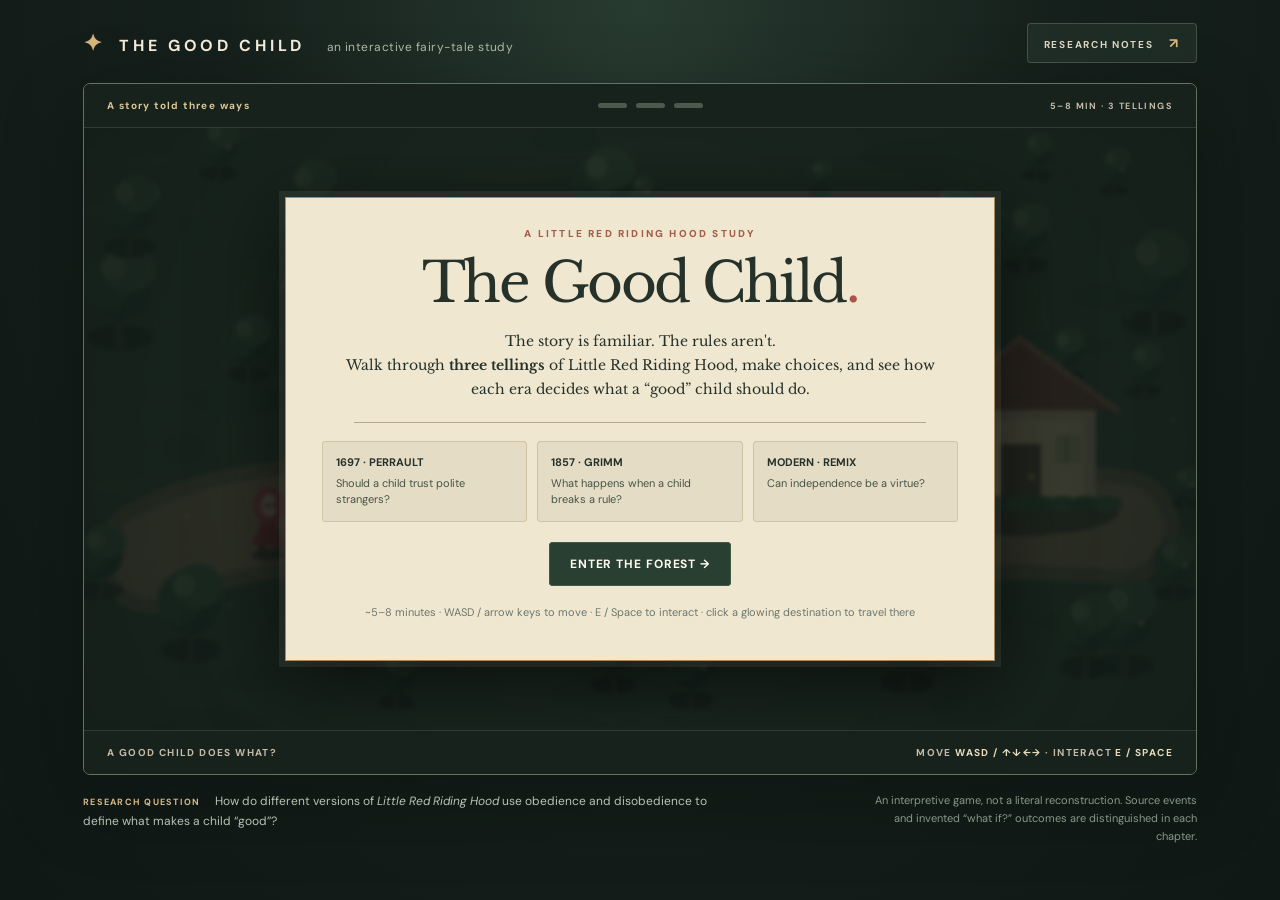
==== index.html @ 88bfcea9 "Imported the playable prototype and engineering brief" ====
<!doctype html>
<html lang="en">
<head>
  <meta charset="UTF-8" />
  <meta name="viewport" content="width=device-width,initial-scale=1,viewport-fit=cover" />
  <meta name="theme-color" content="#151d1a" />
  <title>The Good Child — A Little Red Riding Hood Game</title>
  <link rel="stylesheet" href="style.css" />
</head>
<body>
  <main class="shell">
    <header class="topbar">
      <div class="brand"><span class="brand-mark">✦</span> THE GOOD CHILD <small>an interactive fairy-tale study</small></div>
      <button id="researchBtn" type="button" class="header-button" aria-label="Read research notes">RESEARCH NOTES <span>↗</span></button>
    </header>

    <section class="game-frame" aria-label="Game window">
      <div class="game-topline">
        <div class="chapter-label" id="chapterLabel">A story told three ways</div>
        <div class="progress" id="progressDots" aria-label="Chapter progress"><span></span><span></span><span></span></div>
        <div class="hud-hint" id="hudHint">5–8 MIN · 3 TELLINGS</div>
      </div>
      <div class="canvas-wrap">
        <canvas id="game" width="960" height="520" aria-label="Illustrated forest with a small red-cloaked traveler"></canvas>
        <div id="interactPrompt" class="interact-prompt hidden" aria-live="polite">PRESS <kbd>E</kbd> TO TALK</div>
        <div id="sceneOverlay" class="overlay"></div>
      </div>
      <div class="game-bottomline"><span id="chapterFooter">A GOOD CHILD DOES WHAT?</span><span id="controlsFooter">MOVE <b>WASD / ↑↓←→</b> · INTERACT <b>E / SPACE</b></span></div>
    </section>

    <div class="below">
      <p><b>RESEARCH QUESTION</b> How do different versions of <i>Little Red Riding Hood</i> use obedience and disobedience to define what makes a child “good”?</p>
      <p class="credit">An interpretive game, not a literal reconstruction. Source events and invented “what if?” outcomes are distinguished in each chapter.</p>
    </div>
  </main>

  <dialog id="researchDialog" class="research-dialog">
    <div class="research-head"><div><small>THE STUDY BEHIND THE GAME</small><h2>Research notes</h2></div><button id="closeResearch" class="header-button" aria-label="Close notes">✕ CLOSE</button></div>
    <p>The same choices do not carry the same meaning in every telling. This game uses three <strong>interpretive lenses</strong>, each tied to specific story details.</p>
    <div class="note-card"><h3>1697 — Charles Perrault</h3><p>Red brings cakes and a pot of butter, gives away her grandmother's location, and follows the longer route, gathering nuts, chasing butterflies, and picking flowers. Her mother <em>does not</em> explicitly forbid leaving the path. The tale ends without a rescue and appends a warning about charming wolves and misplaced trust.</p><p class="mini-cite">“Little Red Riding Hood,” in <i>The Classic Fairy Tales</i>, ed. Maria Tatar (Norton, 1999), pp. 11–13.</p></div>
    <div class="note-card"><h3>1857 — Jacob & Wilhelm Grimm</h3><p>Red carries cake and wine. Her mother tells her not to leave the path, to mind her manners, and to say good morning. After the wolf distracts her with flowers and birds, a huntsman cuts both victims out of the wolf and Red helps fill its belly with stones. In a second encounter, Red and her grandmother foil another wolf with sausage water and a trough.</p><p class="mini-cite"><i>Rotkäppchen</i>, <i>Kinder- und Hausmärchen</i>, vol. 1 (1857), pp. 140–44; trans. D. L. Ashliman.</p></div>
    <div class="note-card"><h3>20th-century parodies — A new kind of Red</h3><p>James Thurber's “The Little Girl and the Wolf” (1940) and Roald Dahl's “Little Red Riding Hood and the Wolf” (1982) depict a Red who recognizes or defeats the wolf herself. This game's final chapter is an original, nonviolent <em>interpretation inspired by</em> those role reversals, not a scene copied from either text.</p><p class="mini-cite">James Thurber, <i>Fables for Our Time</i> (1940), pp. 5–6; Roald Dahl, <i>Revolting Rhymes</i> (1982).</p></div>
    <p class="note-bottom">The research argument is deliberately open to debate: is a “good” child obedient, cautious, teachable, or capable of acting independently? Your choices make that question playable.</p>
  </dialog>

  <div id="touchControls" class="touch-controls" aria-label="Touch game controls">
    <div class="dpad"><button data-dir="up" aria-label="Move up">▲</button><div><button data-dir="left" aria-label="Move left">◀</button><button data-dir="down" aria-label="Move down">▼</button><button data-dir="right" aria-label="Move right">▶</button></div></div>
    <button id="touchAction" class="touch-action">INTERACT</button>
  </div>

  <script src="game.js"></script>
</body>
</html>
---- style.css ----
@import url('https://fonts.googleapis.com/css2?family=DM+Sans:wght@400;500;600;700&family=Libre+Baskerville:ital,wght@0,400;0,700;1,400&display=swap');
:root{--deep:#131c19;--field:#23372c;--cream:#f3ebd9;--muted:#c4bba9;--red:#b14441;--gold:#d4b47c;--edge:#576253;--white:#fff9e9}
*{box-sizing:border-box}html{min-height:100%;background:var(--deep)}body{margin:0;background:radial-gradient(ellipse at top,#283b31 0,#151f1b 47%,#0f1815 100%);color:var(--cream);font-family:'DM Sans',sans-serif;min-height:100vh}button{font:inherit;cursor:pointer}button:focus-visible{outline:2px solid var(--gold);outline-offset:3px}.shell{max-width:1170px;margin:0 auto;padding:23px 28px 24px}.topbar{display:flex;justify-content:space-between;align-items:center;margin-bottom:20px}.brand{font-size:16px;letter-spacing:.23em;font-weight:700;white-space:nowrap}.brand small{letter-spacing:.04em;font-weight:400;color:#aeb8a8;margin-left:14px;font-size:12px;text-transform:none}.brand-mark{color:var(--gold);font-size:23px;margin-right:6px}.header-button{color:#ddd4bf;border:1px solid #74807072;background:#24332ab0;padding:10px 16px;font-size:10px;letter-spacing:.17em;font-weight:700;border-radius:4px}.header-button span{font-size:14px;padding-left:12px;color:var(--gold)}.header-button:hover{background:#3a4f40}.game-frame{border:1px solid #637261;box-shadow:0 25px 80px #050c084f;background:#1c2921;border-radius:7px;overflow:hidden}.game-topline,.game-bottomline{display:flex;align-items:center;justify-content:space-between;padding:15px 23px;background:#17221d;letter-spacing:.14em;font-size:10px;color:var(--muted);font-weight:700}.game-topline{border-bottom:1px solid #65715c55}.game-bottomline{border-top:1px solid #65715c55}.game-bottomline b{color:#e8dcbc}.chapter-label{color:#ddc894}.hud-hint{font-size:9px}.progress{display:flex;gap:9px}.progress span{width:29px;height:5px;border-radius:99px;background:#4b5a4d}.progress span.active{background:#dfba78}.progress span.done{background:#9a4d48}.canvas-wrap{aspect-ratio:960 / 520;position:relative;background:#283d32;overflow:hidden}canvas{display:block;width:100%;height:100%;object-fit:contain;image-rendering:pixelated}.overlay{position:absolute;inset:0;display:flex;justify-content:center;align-items:center;padding:25px;pointer-events:none}.overlay:empty{display:none}.shade{position:absolute;inset:0;background:#111a17b8;backdrop-filter:blur(2px)}.window{z-index:2;position:relative;pointer-events:auto;max-height:97%;overflow:auto;width:min(710px,100%);padding:29px 36px 30px;background:#f0e7d1;color:#263229;border:1px solid #a78a62;outline:6px solid #f0e7d112;box-shadow:0 18px 70px #0009;text-align:center}.window .eyebrow{color:#a45b48;font-size:10px;letter-spacing:.22em;text-transform:uppercase;font-weight:800;margin-bottom:12px}.window h1,.window h2{font-family:'Libre Baskerville',Georgia,serif;font-weight:400;letter-spacing:-.045em;line-height:1.15;margin:0 auto 15px}.window h1{font-size:clamp(28px,4.3vw,55px)}.window h2{font-size:clamp(24px,3vw,37px)}.window .lead{font-family:'Libre Baskerville',Georgia,serif;font-size:14px;line-height:1.7;max-width:590px;margin:0 auto 20px}.window p{font-size:13px;line-height:1.6;margin:10px auto;max-width:600px}.window .note{font-size:11px;color:#6d776c;line-height:1.5;margin-top:18px}.window .rule{height:1px;background:#baa88b;margin:18px auto;max-width:90%}.action-row{display:flex;gap:9px;flex-wrap:wrap;justify-content:center;margin-top:20px}.action-button{padding:13px 20px;min-width:160px;border:1px solid #455a47;color:#fffaef;background:#283f32;border-radius:3px;letter-spacing:.075em;font-weight:700;font-size:12px}.action-button:hover{background:#47614c}.action-button.light{background:transparent;color:#344437;border-color:#9eaa95}.action-button.light:hover{background:#e4dac4}.choice-list{display:grid;gap:10px;margin-top:23px}.choice-btn{text-align:left;background:#fff9eb;color:#24342b;border:1px solid #b9ac93;border-radius:3px;font-size:13px;line-height:1.4;padding:13px 16px}.choice-btn:hover,.choice-btn:focus-visible{border-color:#915242;background:#f8ebd6}.choice-btn span{display:inline-block;margin-right:11px;color:#a35e4b;font-size:10px;font-weight:900;letter-spacing:.1em}.stack{display:grid;grid-template-columns:repeat(3,1fr);gap:10px;margin-top:18px;text-align:left}.stack .stack-card{background:#e5dcc6;border:1px solid #d0c3a6;padding:13px;border-radius:3px}.stack b{display:block;font-size:11px;margin-bottom:6px}.stack span{font-size:11px;line-height:1.5;display:block;color:#455446}.verdict{background:#e1d6bf;border-left:3px solid #a15648;padding:12px 15px;text-align:left;margin:17px auto}.verdict b{font-size:10px;letter-spacing:.12em;color:#8e453a}.verdict p{margin:7px 0 0}.story-fact{font-size:12px;text-align:left;line-height:1.6;background:#d6d1bf66;border-top:1px solid #c8bca2;padding:13px;margin-top:14px}.story-fact b{color:#9a5244}.choice-history{display:flex;flex-wrap:wrap;gap:6px;justify-content:center;margin:10px 0}.choice-history span{font-size:10px;background:#dbd3bd;color:#566152;padding:6px 8px;border:1px solid #c4b99d}.interact-prompt{position:absolute;bottom:6%;left:50%;transform:translateX(-50%);background:#141d19e8;color:#faf0d8;border:1px solid #e3c68e;padding:11px 16px;font-size:11px;font-weight:800;letter-spacing:.1em;white-space:nowrap;pointer-events:none}.hidden{display:none!important}kbd{font:inherit;color:#f3bf79;border:1px solid #f3bf79;padding:1px 5px;border-radius:2px}.below{display:flex;justify-content:space-between;gap:25px;margin:17px 0;color:#b8c2b5;font-size:12px;line-height:1.6}.below p{margin:0;max-width:650px}.below b{font-size:9px;letter-spacing:.14em;color:#d7b886;margin-right:12px}.below .credit{max-width:330px;text-align:right;color:#89998b;font-size:11px}.research-dialog{border:1px solid #cdbb9b;max-width:680px;width:calc(100% - 30px);max-height:85vh;overflow-y:auto;background:#efe7d3;color:#2b382d;box-shadow:0 30px 100px #0009;padding:28px}.research-dialog::backdrop{background:#07140fbd}.research-head{display:flex;justify-content:space-between;gap:20px;align-items:center;border-bottom:1px solid #c6b699;padding-bottom:15px}.research-head h2{font-family:'Libre Baskerville',Georgia,serif;font-size:29px;font-weight:400;margin:3px 0}.research-head small{letter-spacing:.16em;color:#a1594f;font-size:10px}.research-dialog>p{line-height:1.6;font-size:13px}.note-card{border-bottom:1px solid #c6b699;padding:11px 0}.note-card h3{font-size:14px;color:#943f38}.note-card p{line-height:1.65;font-size:13px}.mini-cite{font-size:10px!important;color:#697767}.note-bottom{font-style:italic}.touch-controls{display:none;align-items:center;justify-content:space-between;padding:10px 25px 25px;max-width:450px;margin:auto}.dpad{text-align:center}.dpad button,.touch-action{background:#415747;color:#f6e9d3;border:1px solid #b1ad8c;border-radius:5px;min-width:55px;min-height:42px;margin:2px;touch-action:none}.touch-action{min-height:65px;min-width:105px;font-weight:800;letter-spacing:.1em}
@media(max-width:700px){.shell{padding:12px}.brand{font-size:12px;letter-spacing:.11em}.brand small{display:none}.topbar{margin-bottom:10px}.header-button{font-size:9px;padding:8px}.game-topline,.game-bottomline{padding:10px 11px;font-size:9px}.game-bottomline #controlsFooter{display:none}.hud-hint{display:none}.canvas-wrap{aspect-ratio:4/3}.window{padding:17px 15px;max-height:98%}.window h1{font-size:26px}.window h2{font-size:22px}.window .lead{font-size:11px;line-height:1.45}.window p{font-size:11px;line-height:1.4}.window .note{font-size:9px;margin-top:10px}.window .rule{margin:10px auto}.action-row{margin-top:10px}.action-button{padding:10px;font-size:10px;min-width:120px}.choice-list{margin-top:10px;gap:5px}.choice-btn{padding:9px;font-size:11px}.stack{gap:4px}.stack .stack-card{padding:7px}.stack b,.stack span{font-size:9px}.story-fact{padding:6px;font-size:10px}.verdict{padding:8px;margin:8px auto}.below{display:block}.below .credit{text-align:left;margin-top:9px}.touch-controls{display:flex}}
@media(prefers-reduced-motion:reduce){*{scroll-behavior:auto!important}}
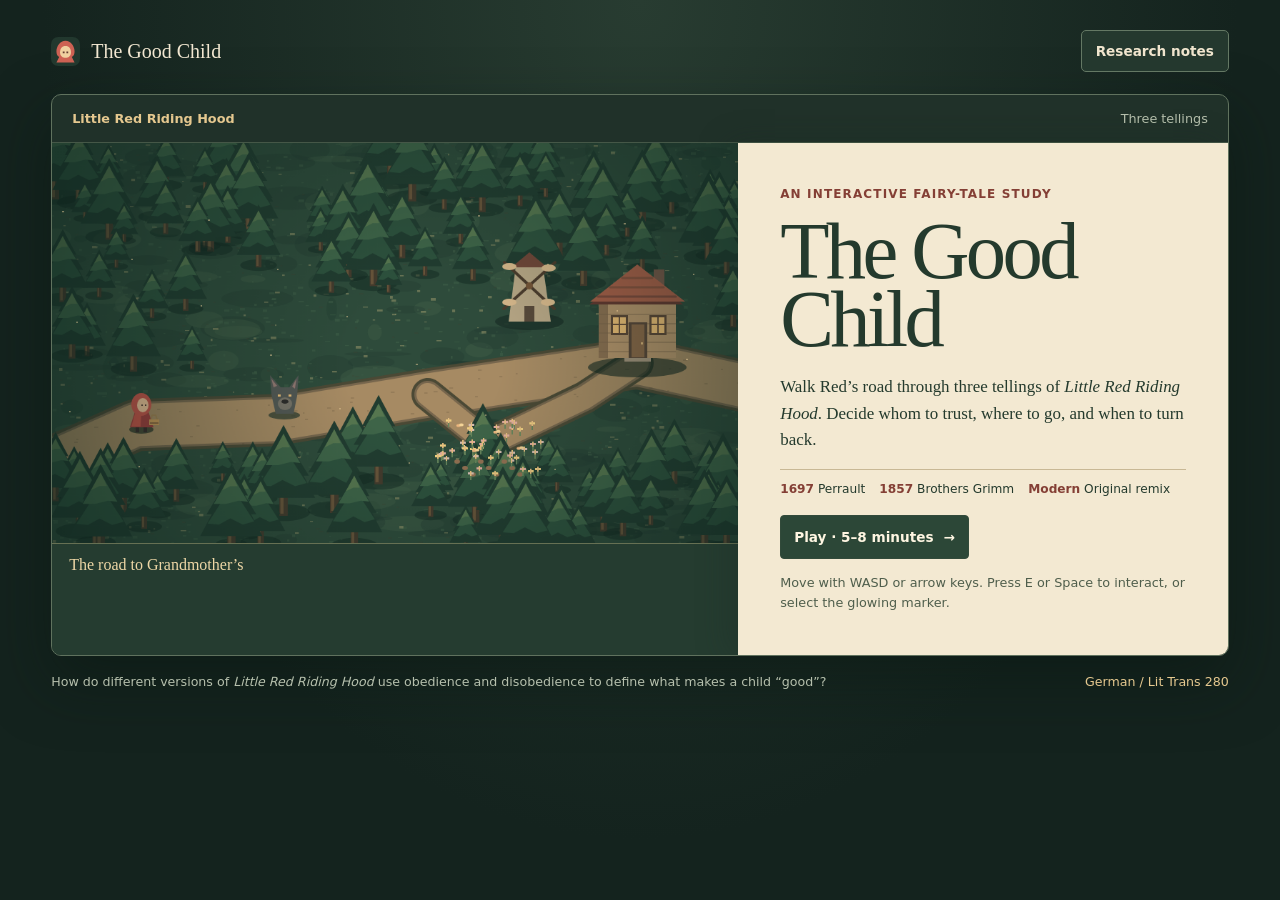
==== commit 9027e36c: "Brought branching choices to life in the forest" ====
--- a/index.html
+++ b/index.html
@@ -1,53 +1,80 @@
 <!doctype html>
 <html lang="en">
 <head>
-  <meta charset="UTF-8" />
-  <meta name="viewport" content="width=device-width,initial-scale=1,viewport-fit=cover" />
-  <meta name="theme-color" content="#151d1a" />
-  <title>The Good Child — A Little Red Riding Hood Game</title>
-  <link rel="stylesheet" href="style.css" />
+  <meta charset="utf-8">
+  <meta name="viewport" content="width=device-width, initial-scale=1">
+  <meta name="theme-color" content="#14231e">
+  <title>The Good Child</title>
+  <link rel="icon" href="hood.svg" type="image/svg+xml">
+  <link rel="stylesheet" href="style.css">
+  <script src="story.js" defer></script>
+  <script src="forest.js" defer></script>
+  <script src="game.js" defer></script>
 </head>
 <body>
   <main class="shell">
     <header class="topbar">
-      <div class="brand"><span class="brand-mark">✦</span> THE GOOD CHILD <small>an interactive fairy-tale study</small></div>
-      <button id="researchBtn" type="button" class="header-button" aria-label="Read research notes">RESEARCH NOTES <span>↗</span></button>
+      <div class="brand"><img src="hood.svg" alt="" width="29" height="29"> The Good Child</div>
+      <button id="researchButton" class="quiet-button" type="button">Research notes</button>
     </header>
 
-    <section class="game-frame" aria-label="Game window">
-      <div class="game-topline">
-        <div class="chapter-label" id="chapterLabel">A story told three ways</div>
-        <div class="progress" id="progressDots" aria-label="Chapter progress"><span></span><span></span><span></span></div>
-        <div class="hud-hint" id="hudHint">5–8 MIN · 3 TELLINGS</div>
+    <section class="book" id="book" data-mode="start" aria-label="The Good Child">
+      <div class="book-bar">
+        <p id="chapterLabel">Little Red Riding Hood</p>
+        <ol id="chapterProgress" aria-label="Chapter progress" hidden>
+          <li>Perrault</li><li>Grimm</li><li>Remix</li>
+        </ol>
+        <p id="stepLabel">Three tellings</p>
       </div>
-      <div class="canvas-wrap">
-        <canvas id="game" width="960" height="520" aria-label="Illustrated forest with a small red-cloaked traveler"></canvas>
-        <div id="interactPrompt" class="interact-prompt hidden" aria-live="polite">PRESS <kbd>E</kbd> TO TALK</div>
-        <div id="sceneOverlay" class="overlay"></div>
+      <div class="spread">
+        <div class="forest-page">
+          <div class="map">
+            <canvas id="game" width="960" height="560" aria-label="Illustrated top-down forest"></canvas>
+            <button id="mapMarker" class="map-marker" type="button" hidden><span aria-hidden="true">✦</span><span class="visually-hidden" id="mapMarkerLabel"></span></button>
+          </div>
+          <div class="map-caption">
+            <span id="mapCaption">The road to Grandmother’s</span>
+            <span id="provision"></span>
+          </div>
+          <div id="touchControls" class="touch-controls" hidden>
+            <div class="dpad" aria-label="Movement controls">
+              <button data-dir="left" aria-label="Move left">←</button>
+              <button data-dir="up" aria-label="Move up">↑</button>
+              <button data-dir="down" aria-label="Move down">↓</button>
+              <button data-dir="right" aria-label="Move right">→</button>
+            </div>
+            <button id="touchAction" class="quiet-button" type="button">Interact</button>
+          </div>
+        </div>
+        <article id="page" class="paper"></article>
       </div>
-      <div class="game-bottomline"><span id="chapterFooter">A GOOD CHILD DOES WHAT?</span><span id="controlsFooter">MOVE <b>WASD / ↑↓←→</b> · INTERACT <b>E / SPACE</b></span></div>
     </section>
 
-    <div class="below">
-      <p><b>RESEARCH QUESTION</b> How do different versions of <i>Little Red Riding Hood</i> use obedience and disobedience to define what makes a child “good”?</p>
-      <p class="credit">An interpretive game, not a literal reconstruction. Source events and invented “what if?” outcomes are distinguished in each chapter.</p>
-    </div>
+    <footer class="below">
+      <p>How do different versions of <i>Little Red Riding Hood</i> use obedience and disobedience to define what makes a child “good”?</p>
+      <p>German / Lit Trans 280</p>
+    </footer>
+    <noscript><p>Enable JavaScript to play. <a href="research.html">Read the research and artist’s statement.</a></p></noscript>
   </main>
 
-  <dialog id="researchDialog" class="research-dialog">
-    <div class="research-head"><div><small>THE STUDY BEHIND THE GAME</small><h2>Research notes</h2></div><button id="closeResearch" class="header-button" aria-label="Close notes">✕ CLOSE</button></div>
-    <p>The same choices do not carry the same meaning in every telling. This game uses three <strong>interpretive lenses</strong>, each tied to specific story details.</p>
-    <div class="note-card"><h3>1697 — Charles Perrault</h3><p>Red brings cakes and a pot of butter, gives away her grandmother's location, and follows the longer route, gathering nuts, chasing butterflies, and picking flowers. Her mother <em>does not</em> explicitly forbid leaving the path. The tale ends without a rescue and appends a warning about charming wolves and misplaced trust.</p><p class="mini-cite">“Little Red Riding Hood,” in <i>The Classic Fairy Tales</i>, ed. Maria Tatar (Norton, 1999), pp. 11–13.</p></div>
-    <div class="note-card"><h3>1857 — Jacob & Wilhelm Grimm</h3><p>Red carries cake and wine. Her mother tells her not to leave the path, to mind her manners, and to say good morning. After the wolf distracts her with flowers and birds, a huntsman cuts both victims out of the wolf and Red helps fill its belly with stones. In a second encounter, Red and her grandmother foil another wolf with sausage water and a trough.</p><p class="mini-cite"><i>Rotkäppchen</i>, <i>Kinder- und Hausmärchen</i>, vol. 1 (1857), pp. 140–44; trans. D. L. Ashliman.</p></div>
-    <div class="note-card"><h3>20th-century parodies — A new kind of Red</h3><p>James Thurber's “The Little Girl and the Wolf” (1940) and Roald Dahl's “Little Red Riding Hood and the Wolf” (1982) depict a Red who recognizes or defeats the wolf herself. This game's final chapter is an original, nonviolent <em>interpretation inspired by</em> those role reversals, not a scene copied from either text.</p><p class="mini-cite">James Thurber, <i>Fables for Our Time</i> (1940), pp. 5–6; Roald Dahl, <i>Revolting Rhymes</i> (1982).</p></div>
-    <p class="note-bottom">The research argument is deliberately open to debate: is a “good” child obedient, cautious, teachable, or capable of acting independently? Your choices make that question playable.</p>
+  <dialog id="researchDialog" aria-labelledby="researchTitle">
+    <div class="research-head">
+      <h2 id="researchTitle">Research notes</h2>
+      <form method="dialog"><button class="quiet-button" type="submit" autofocus>Close</button></form>
+    </div>
+    <section>
+      <h3>1697 · Charles Perrault</h3>
+      <p>The cakes, butter, mill, and two roads come from the tale. Mother sends Red on an errand. The warning about the danger of apparently gentle wolves comes from Perrault’s final moral. <a href="research.html#perrault">Source citation</a></p>
+    </section>
+    <section>
+      <h3>1857 · Jacob and Wilhelm Grimm</h3>
+      <p>Mother’s rules concern the path and proper manners. The first wolf is followed by a second encounter in which Grandmother and Red work together. <a href="research.html#grimm">Source citation</a></p>
+    </section>
+    <section>
+      <h3>Original modern remix inspired by Thurber and Dahl</h3>
+      <p>The published parodies let Red defeat the wolf. The lantern, footprints, and nonviolent responses are original to this game. <a href="research.html#primary">Primary sources</a></p>
+    </section>
+    <p><a href="research.html">Artist’s statement and full works cited</a></p>
   </dialog>
-
-  <div id="touchControls" class="touch-controls" aria-label="Touch game controls">
-    <div class="dpad"><button data-dir="up" aria-label="Move up">▲</button><div><button data-dir="left" aria-label="Move left">◀</button><button data-dir="down" aria-label="Move down">▼</button><button data-dir="right" aria-label="Move right">▶</button></div></div>
-    <button id="touchAction" class="touch-action">INTERACT</button>
-  </div>
-
-  <script src="game.js"></script>
 </body>
 </html>
--- a/style.css
+++ b/style.css
@@ -1,5 +1,254 @@
-@import url('https://fonts.googleapis.com/css2?family=DM+Sans:wght@400;500;600;700&family=Libre+Baskerville:ital,wght@0,400;0,700;1,400&display=swap');
-:root{--deep:#131c19;--field:#23372c;--cream:#f3ebd9;--muted:#c4bba9;--red:#b14441;--gold:#d4b47c;--edge:#576253;--white:#fff9e9}
-*{box-sizing:border-box}html{min-height:100%;background:var(--deep)}body{margin:0;background:radial-gradient(ellipse at top,#283b31 0,#151f1b 47%,#0f1815 100%);color:var(--cream);font-family:'DM Sans',sans-serif;min-height:100vh}button{font:inherit;cursor:pointer}button:focus-visible{outline:2px solid var(--gold);outline-offset:3px}.shell{max-width:1170px;margin:0 auto;padding:23px 28px 24px}.topbar{display:flex;justify-content:space-between;align-items:center;margin-bottom:20px}.brand{font-size:16px;letter-spacing:.23em;font-weight:700;white-space:nowrap}.brand small{letter-spacing:.04em;font-weight:400;color:#aeb8a8;margin-left:14px;font-size:12px;text-transform:none}.brand-mark{color:var(--gold);font-size:23px;margin-right:6px}.header-button{color:#ddd4bf;border:1px solid #74807072;background:#24332ab0;padding:10px 16px;font-size:10px;letter-spacing:.17em;font-weight:700;border-radius:4px}.header-button span{font-size:14px;padding-left:12px;color:var(--gold)}.header-button:hover{background:#3a4f40}.game-frame{border:1px solid #637261;box-shadow:0 25px 80px #050c084f;background:#1c2921;border-radius:7px;overflow:hidden}.game-topline,.game-bottomline{display:flex;align-items:center;justify-content:space-between;padding:15px 23px;background:#17221d;letter-spacing:.14em;font-size:10px;color:var(--muted);font-weight:700}.game-topline{border-bottom:1px solid #65715c55}.game-bottomline{border-top:1px solid #65715c55}.game-bottomline b{color:#e8dcbc}.chapter-label{color:#ddc894}.hud-hint{font-size:9px}.progress{display:flex;gap:9px}.progress span{width:29px;height:5px;border-radius:99px;background:#4b5a4d}.progress span.active{background:#dfba78}.progress span.done{background:#9a4d48}.canvas-wrap{aspect-ratio:960 / 520;position:relative;background:#283d32;overflow:hidden}canvas{display:block;width:100%;height:100%;object-fit:contain;image-rendering:pixelated}.overlay{position:absolute;inset:0;display:flex;justify-content:center;align-items:center;padding:25px;pointer-events:none}.overlay:empty{display:none}.shade{position:absolute;inset:0;background:#111a17b8;backdrop-filter:blur(2px)}.window{z-index:2;position:relative;pointer-events:auto;max-height:97%;overflow:auto;width:min(710px,100%);padding:29px 36px 30px;background:#f0e7d1;color:#263229;border:1px solid #a78a62;outline:6px solid #f0e7d112;box-shadow:0 18px 70px #0009;text-align:center}.window .eyebrow{color:#a45b48;font-size:10px;letter-spacing:.22em;text-transform:uppercase;font-weight:800;margin-bottom:12px}.window h1,.window h2{font-family:'Libre Baskerville',Georgia,serif;font-weight:400;letter-spacing:-.045em;line-height:1.15;margin:0 auto 15px}.window h1{font-size:clamp(28px,4.3vw,55px)}.window h2{font-size:clamp(24px,3vw,37px)}.window .lead{font-family:'Libre Baskerville',Georgia,serif;font-size:14px;line-height:1.7;max-width:590px;margin:0 auto 20px}.window p{font-size:13px;line-height:1.6;margin:10px auto;max-width:600px}.window .note{font-size:11px;color:#6d776c;line-height:1.5;margin-top:18px}.window .rule{height:1px;background:#baa88b;margin:18px auto;max-width:90%}.action-row{display:flex;gap:9px;flex-wrap:wrap;justify-content:center;margin-top:20px}.action-button{padding:13px 20px;min-width:160px;border:1px solid #455a47;color:#fffaef;background:#283f32;border-radius:3px;letter-spacing:.075em;font-weight:700;font-size:12px}.action-button:hover{background:#47614c}.action-button.light{background:transparent;color:#344437;border-color:#9eaa95}.action-button.light:hover{background:#e4dac4}.choice-list{display:grid;gap:10px;margin-top:23px}.choice-btn{text-align:left;background:#fff9eb;color:#24342b;border:1px solid #b9ac93;border-radius:3px;font-size:13px;line-height:1.4;padding:13px 16px}.choice-btn:hover,.choice-btn:focus-visible{border-color:#915242;background:#f8ebd6}.choice-btn span{display:inline-block;margin-right:11px;color:#a35e4b;font-size:10px;font-weight:900;letter-spacing:.1em}.stack{display:grid;grid-template-columns:repeat(3,1fr);gap:10px;margin-top:18px;text-align:left}.stack .stack-card{background:#e5dcc6;border:1px solid #d0c3a6;padding:13px;border-radius:3px}.stack b{display:block;font-size:11px;margin-bottom:6px}.stack span{font-size:11px;line-height:1.5;display:block;color:#455446}.verdict{background:#e1d6bf;border-left:3px solid #a15648;padding:12px 15px;text-align:left;margin:17px auto}.verdict b{font-size:10px;letter-spacing:.12em;color:#8e453a}.verdict p{margin:7px 0 0}.story-fact{font-size:12px;text-align:left;line-height:1.6;background:#d6d1bf66;border-top:1px solid #c8bca2;padding:13px;margin-top:14px}.story-fact b{color:#9a5244}.choice-history{display:flex;flex-wrap:wrap;gap:6px;justify-content:center;margin:10px 0}.choice-history span{font-size:10px;background:#dbd3bd;color:#566152;padding:6px 8px;border:1px solid #c4b99d}.interact-prompt{position:absolute;bottom:6%;left:50%;transform:translateX(-50%);background:#141d19e8;color:#faf0d8;border:1px solid #e3c68e;padding:11px 16px;font-size:11px;font-weight:800;letter-spacing:.1em;white-space:nowrap;pointer-events:none}.hidden{display:none!important}kbd{font:inherit;color:#f3bf79;border:1px solid #f3bf79;padding:1px 5px;border-radius:2px}.below{display:flex;justify-content:space-between;gap:25px;margin:17px 0;color:#b8c2b5;font-size:12px;line-height:1.6}.below p{margin:0;max-width:650px}.below b{font-size:9px;letter-spacing:.14em;color:#d7b886;margin-right:12px}.below .credit{max-width:330px;text-align:right;color:#89998b;font-size:11px}.research-dialog{border:1px solid #cdbb9b;max-width:680px;width:calc(100% - 30px);max-height:85vh;overflow-y:auto;background:#efe7d3;color:#2b382d;box-shadow:0 30px 100px #0009;padding:28px}.research-dialog::backdrop{background:#07140fbd}.research-head{display:flex;justify-content:space-between;gap:20px;align-items:center;border-bottom:1px solid #c6b699;padding-bottom:15px}.research-head h2{font-family:'Libre Baskerville',Georgia,serif;font-size:29px;font-weight:400;margin:3px 0}.research-head small{letter-spacing:.16em;color:#a1594f;font-size:10px}.research-dialog>p{line-height:1.6;font-size:13px}.note-card{border-bottom:1px solid #c6b699;padding:11px 0}.note-card h3{font-size:14px;color:#943f38}.note-card p{line-height:1.65;font-size:13px}.mini-cite{font-size:10px!important;color:#697767}.note-bottom{font-style:italic}.touch-controls{display:none;align-items:center;justify-content:space-between;padding:10px 25px 25px;max-width:450px;margin:auto}.dpad{text-align:center}.dpad button,.touch-action{background:#415747;color:#f6e9d3;border:1px solid #b1ad8c;border-radius:5px;min-width:55px;min-height:42px;margin:2px;touch-action:none}.touch-action{min-height:65px;min-width:105px;font-weight:800;letter-spacing:.1em}
-@media(max-width:700px){.shell{padding:12px}.brand{font-size:12px;letter-spacing:.11em}.brand small{display:none}.topbar{margin-bottom:10px}.header-button{font-size:9px;padding:8px}.game-topline,.game-bottomline{padding:10px 11px;font-size:9px}.game-bottomline #controlsFooter{display:none}.hud-hint{display:none}.canvas-wrap{aspect-ratio:4/3}.window{padding:17px 15px;max-height:98%}.window h1{font-size:26px}.window h2{font-size:22px}.window .lead{font-size:11px;line-height:1.45}.window p{font-size:11px;line-height:1.4}.window .note{font-size:9px;margin-top:10px}.window .rule{margin:10px auto}.action-row{margin-top:10px}.action-button{padding:10px;font-size:10px;min-width:120px}.choice-list{margin-top:10px;gap:5px}.choice-btn{padding:9px;font-size:11px}.stack{gap:4px}.stack .stack-card{padding:7px}.stack b,.stack span{font-size:9px}.story-fact{padding:6px;font-size:10px}.verdict{padding:8px;margin:8px auto}.below{display:block}.below .credit{text-align:left;margin-top:9px}.touch-controls{display:flex}}
-@media(prefers-reduced-motion:reduce){*{scroll-behavior:auto!important}}
+:root {
+  color-scheme: dark;
+  --background: #14231e;
+  --frame: #203129;
+  --line: #455747;
+  --muted: #b6c0ad;
+  --gold: #e5c88f;
+  --paper: #f3e9d2;
+  --ink: #243a2d;
+  --faded-ink: #4f5e4c;
+  --red: #843f35;
+  --paper-line: #c8b895;
+  --serif: Georgia, 'Times New Roman', serif;
+  font-family: system-ui, sans-serif;
+}
+
+* { box-sizing: border-box; }
+
+[hidden] { display: none !important; }
+
+body {
+  margin: 0;
+  background: radial-gradient(ellipse at top, #283c31, var(--background) 66%);
+  color: #f2e7d1;
+  min-height: 100vh;
+}
+
+button, a { -webkit-tap-highlight-color: transparent; }
+button { cursor: pointer; font: inherit; }
+a { color: inherit; text-underline-offset: 0.18em; }
+button:focus-visible, a:focus-visible { outline: 3px solid #bb824b; outline-offset: 3px; }
+h1:focus, h2:focus { outline: none; }
+p { line-height: 1.55; }
+
+.shell { width: min(1280px, 100%); margin: auto; padding: 30px clamp(16px, 4vw, 54px) 28px; }
+.topbar { display: flex; align-items: center; justify-content: space-between; gap: 16px; margin: 0 0 22px; }
+.brand { display: flex; align-items: center; gap: 11px; font-family: var(--serif); font-size: 1.25rem; }
+.brand img { display: block; }
+
+.quiet-button {
+  display: inline-flex;
+  align-items: center;
+  justify-content: center;
+  padding: 8px 14px;
+  min-height: 42px;
+  background: #24382e;
+  border: 1px solid #647864;
+  border-radius: 5px;
+  color: #f0e5ce;
+  text-decoration: none;
+  font-weight: 600;
+  font-size: 0.85rem;
+}
+
+.quiet-button:hover { background: #344c3c; }
+.quiet-button:disabled { opacity: 0.55; cursor: default; }
+
+.book {
+  background: var(--frame);
+  border: 1px solid #60725e;
+  border-radius: 10px;
+  overflow: hidden;
+  box-shadow: 0 25px 60px #0a171283;
+}
+
+.book-bar {
+  display: grid;
+  grid-template-columns: minmax(0, 1fr) auto minmax(0, 1fr);
+  align-items: center;
+  min-height: 48px;
+  padding: 7px 20px;
+  border-bottom: 1px solid var(--line);
+  gap: 12px;
+  color: var(--muted);
+  font-size: 0.8rem;
+}
+
+.book-bar p { margin: 0; }
+#chapterLabel { color: var(--gold); font-weight: 650; }
+#stepLabel { grid-column: 3; text-align: right; }
+
+#chapterProgress { display: flex; list-style: none; padding: 0; margin: 0; gap: 6px; }
+#chapterProgress li { padding: 3px 8px; border-radius: 3px; }
+#chapterProgress li[aria-current] { background: #3d5040; color: #f4dfb4; }
+#chapterProgress li.done { color: #e7aa91; }
+
+.spread { display: grid; grid-template-columns: minmax(0, 1.4fr) minmax(330px, 1fr); }
+.forest-page { min-width: 0; background: #253c30; }
+.map { position: relative; }
+canvas { display: block; width: 100%; height: auto; }
+.map-caption {
+  display: flex;
+  justify-content: space-between;
+  gap: 10px;
+  padding: 12px 17px;
+  border-top: 1px solid #667053;
+  color: #eed7a6;
+  font-family: var(--serif);
+  font-size: 1rem;
+}
+#provision { color: #d8c9a9; font: 0.75rem system-ui, sans-serif; text-align: right; }
+
+.map-marker {
+  position: absolute;
+  transform: translate(-50%, -50%);
+  width: 42px;
+  height: 42px;
+  display: grid;
+  place-items: center;
+  background: #e7cc91;
+  color: #594633;
+  border: 2px solid #fae9bb;
+  border-radius: 50%;
+  box-shadow: 0 0 0 4px #382e23b0, 0 0 22px #ffcd6bd1;
+  font-size: 1.4rem;
+}
+.map-marker:hover { background: #ffedbb; }
+
+.paper {
+  color-scheme: light;
+  background: var(--paper);
+  color: var(--ink);
+  min-width: 0;
+  padding: clamp(22px, 3.3vw, 44px);
+  box-shadow: -10px 0 30px #192b234f;
+}
+
+.eyebrow { margin: 0 0 13px; color: var(--red); font-size: 0.75rem; font-weight: 750; letter-spacing: 0.095em; text-transform: uppercase; }
+.paper h1, .paper h2, .research-sheet h1, #researchDialog h2 {
+  margin: 0 0 16px;
+  font: 400 clamp(2rem, 3.3vw, 3.5rem)/1.02 var(--serif);
+  letter-spacing: -0.045em;
+}
+.paper h1 { font-size: clamp(3.4rem, 6.3vw, 6rem); line-height: 0.84; margin-bottom: 22px; }
+
+.lead { font: 1.06rem/1.55 var(--serif); margin: 0 0 16px; }
+.contents { display: flex; flex-wrap: wrap; gap: 7px 14px; padding: 12px 0 0; margin: 0 0 17px; list-style: none; border-top: 1px solid var(--paper-line); font-size: 0.76rem; }
+.contents li { white-space: nowrap; }
+.contents time, .contents span { font-weight: 700; color: var(--red); }
+
+.actions { display: flex; align-items: stretch; flex-wrap: wrap; gap: 8px; margin-top: 19px; }
+.page-button {
+  display: inline-flex;
+  gap: 10px;
+  align-items: center;
+  justify-content: center;
+  min-height: 44px;
+  padding: 9px 13px;
+  border: 1px solid #324a3a;
+  border-radius: 4px;
+  background: #2c4737;
+  color: #fff6e2;
+  font: 650 0.85rem/1.4 system-ui, sans-serif;
+  text-decoration: none;
+}
+.page-button:hover { background: #42654d; }
+.secondary { color: var(--ink); background: transparent; border-color: #929785; }
+.secondary:hover { background: #e4dbc3; }
+
+.choices { display: grid; gap: 9px; margin-top: 22px; }
+.choice-button { justify-content: flex-start; text-align: left; padding: 11px; color: var(--ink); background: #fbf3df; border-color: #aa9c7e; }
+.choice-button:hover { background: #eadebd; border-color: #85634b; }
+.key-number { display: grid; place-items: center; flex: 0 0 25px; height: 25px; border: 1px solid #cbbb9b; border-radius: 3px; color: var(--red); }
+
+.controls, .citation { margin: 14px 0 0; color: var(--faded-ink); font-size: 0.8rem; }
+.reflection { color: #654c3a; font: italic 1rem/1.45 var(--serif); margin: 16px 0 0; }
+.reflection:empty { display: none; }
+
+.outcome, .source { padding: 12px 14px; margin-top: 12px; border: 1px solid var(--paper-line); border-radius: 3px; background: #f9f0db; }
+.outcome { border-left: 4px solid #a15146; }
+.source { background: #e7e6d1; border-color: #b8bca1; border-left: 4px solid #667c5c; }
+.outcome h3, .source h3, .comparison h3 { margin: 0 0 4px; font-size: 0.88rem; }
+.outcome p, .source p, .comparison p { margin: 0; font-size: 0.87rem; }
+.source .citation, .comparison .citation { margin-top: 7px; font-size: 0.76rem; }
+
+.book[data-mode="end"] .spread { grid-template-columns: minmax(0, 1fr) minmax(0, 1.75fr); }
+.comparison { display: grid; grid-template-columns: repeat(3, minmax(0, 1fr)); gap: 8px; }
+.comparison section { border: 1px solid var(--paper-line); border-radius: 3px; padding: 12px; background: #f9efda; }
+.comparison .route { margin-top: 9px; }
+.route strong { display: block; color: var(--red); }
+
+.touch-controls { display: none; justify-content: space-between; align-items: center; gap: 8px; padding: 8px 11px; background: #1b3026; }
+.dpad { display: flex; gap: 4px; }
+.dpad button {
+  min-width: 44px;
+  min-height: 44px;
+  touch-action: none;
+  border: 1px solid #677963;
+  background: #324d3b;
+  border-radius: 4px;
+  color: #fbefd2;
+  font-size: 1.2rem;
+}
+
+.below { display: flex; justify-content: space-between; gap: 16px; margin-top: 16px; color: var(--muted); font-size: 0.79rem; }
+.below p { margin: 0; }
+.below p:last-child { white-space: nowrap; color: var(--gold); }
+
+#researchDialog, .research-sheet {
+  color-scheme: light;
+  color: var(--ink);
+  background: var(--paper);
+  border: 1px solid var(--paper-line);
+  border-radius: 8px;
+  padding: clamp(20px, 4vw, 48px);
+}
+#researchDialog { width: min(625px, calc(100% - 26px)); max-height: 87dvh; box-shadow: 0 16px 55px #0a170ec0; }
+#researchDialog::backdrop { background: #0d1c16bc; }
+#researchDialog h2 { margin: 0; font-size: clamp(1.9rem, 5vw, 2.5rem); }
+.research-head { display: flex; justify-content: space-between; align-items: center; gap: 10px; }
+#researchDialog section { margin-top: 17px; padding-top: 12px; border-top: 1px solid var(--paper-line); }
+#researchDialog h3 { margin: 0; font-size: 0.96rem; }
+#researchDialog p { margin: 7px 0 0; font-size: 0.9rem; }
+#researchDialog section + p { margin-top: 20px; font-weight: 650; }
+.research-sheet { max-width: 810px; margin: auto; }
+.research-sheet h2 { font: 400 1.8rem var(--serif); margin-top: 26px; }
+.research-sheet h3 { margin: 20px 0 10px; }
+.research-sheet li { margin: 0 0 12px; line-height: 1.55; }
+.research-sheet a, #researchDialog a { color: #345341; }
+
+.visually-hidden {
+  position: absolute;
+  width: 1px;
+  height: 1px;
+  overflow: hidden;
+  clip-path: inset(50%);
+  white-space: nowrap;
+}
+
+@media (hover: none), (pointer: coarse) {
+  .touch-controls { display: flex; }
+}
+
+@media (max-width: 780px) {
+  .shell { padding-top: 15px; }
+  .topbar { margin-bottom: 13px; }
+  .spread, .book[data-mode="end"] .spread { grid-template-columns: minmax(0, 1fr); }
+  .paper { box-shadow: none; }
+  .paper h1 br { display: none; }
+  .paper h1 { font-size: clamp(2.9rem, 10vw, 4.65rem); }
+  .book-bar { padding: 6px 12px; gap: 4px; font-size: 0.7rem; }
+  #chapterProgress { gap: 2px; }
+  #chapterProgress li { padding: 3px 5px; }
+  .map-caption { padding: 8px 12px; font-size: 0.87rem; }
+  .below { display: grid; gap: 6px; }
+}
+
+@media (max-width: 490px) {
+  .shell { padding-right: 12px; padding-left: 12px; }
+  .map-caption { font-size: 0.8rem; }
+  #provision { font-size: 0.68rem; }
+  .comparison { grid-template-columns: 1fr; }
+  .table-of-contents { padding-left: 18px; }
+}
